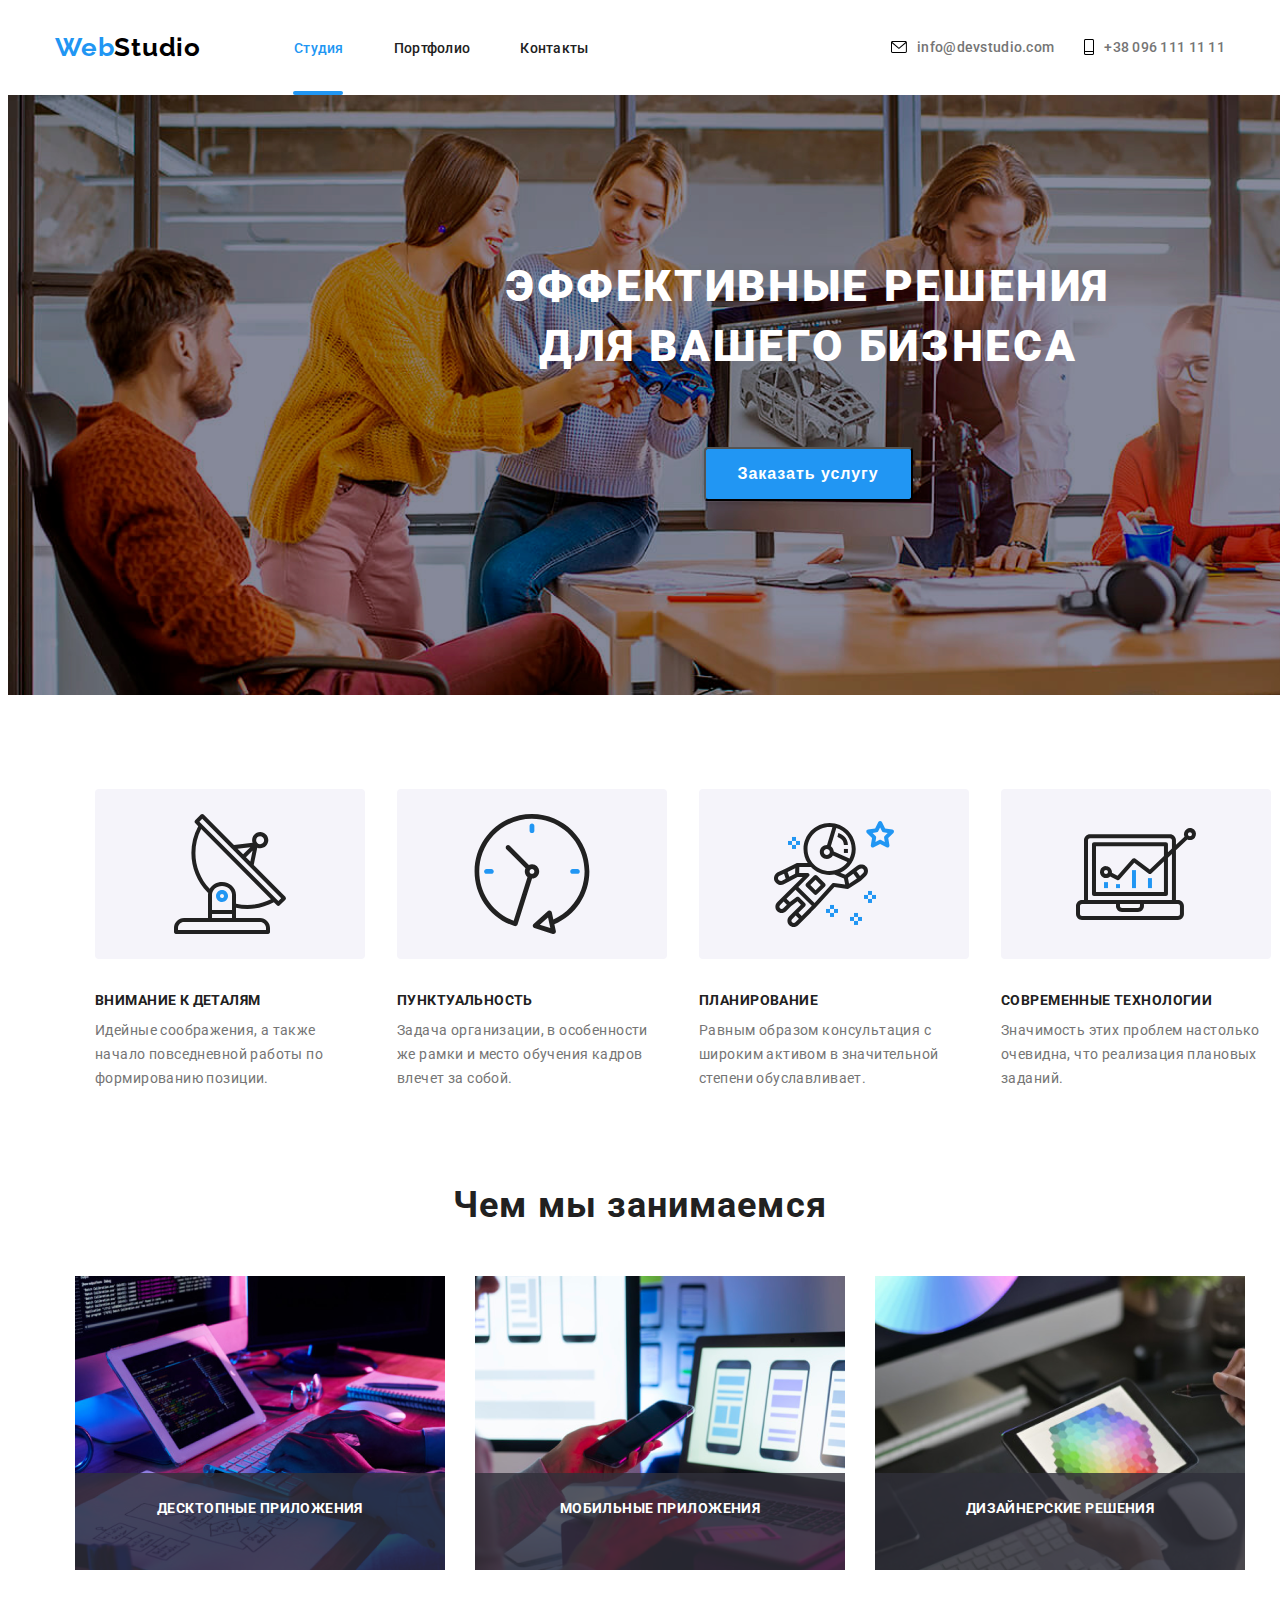
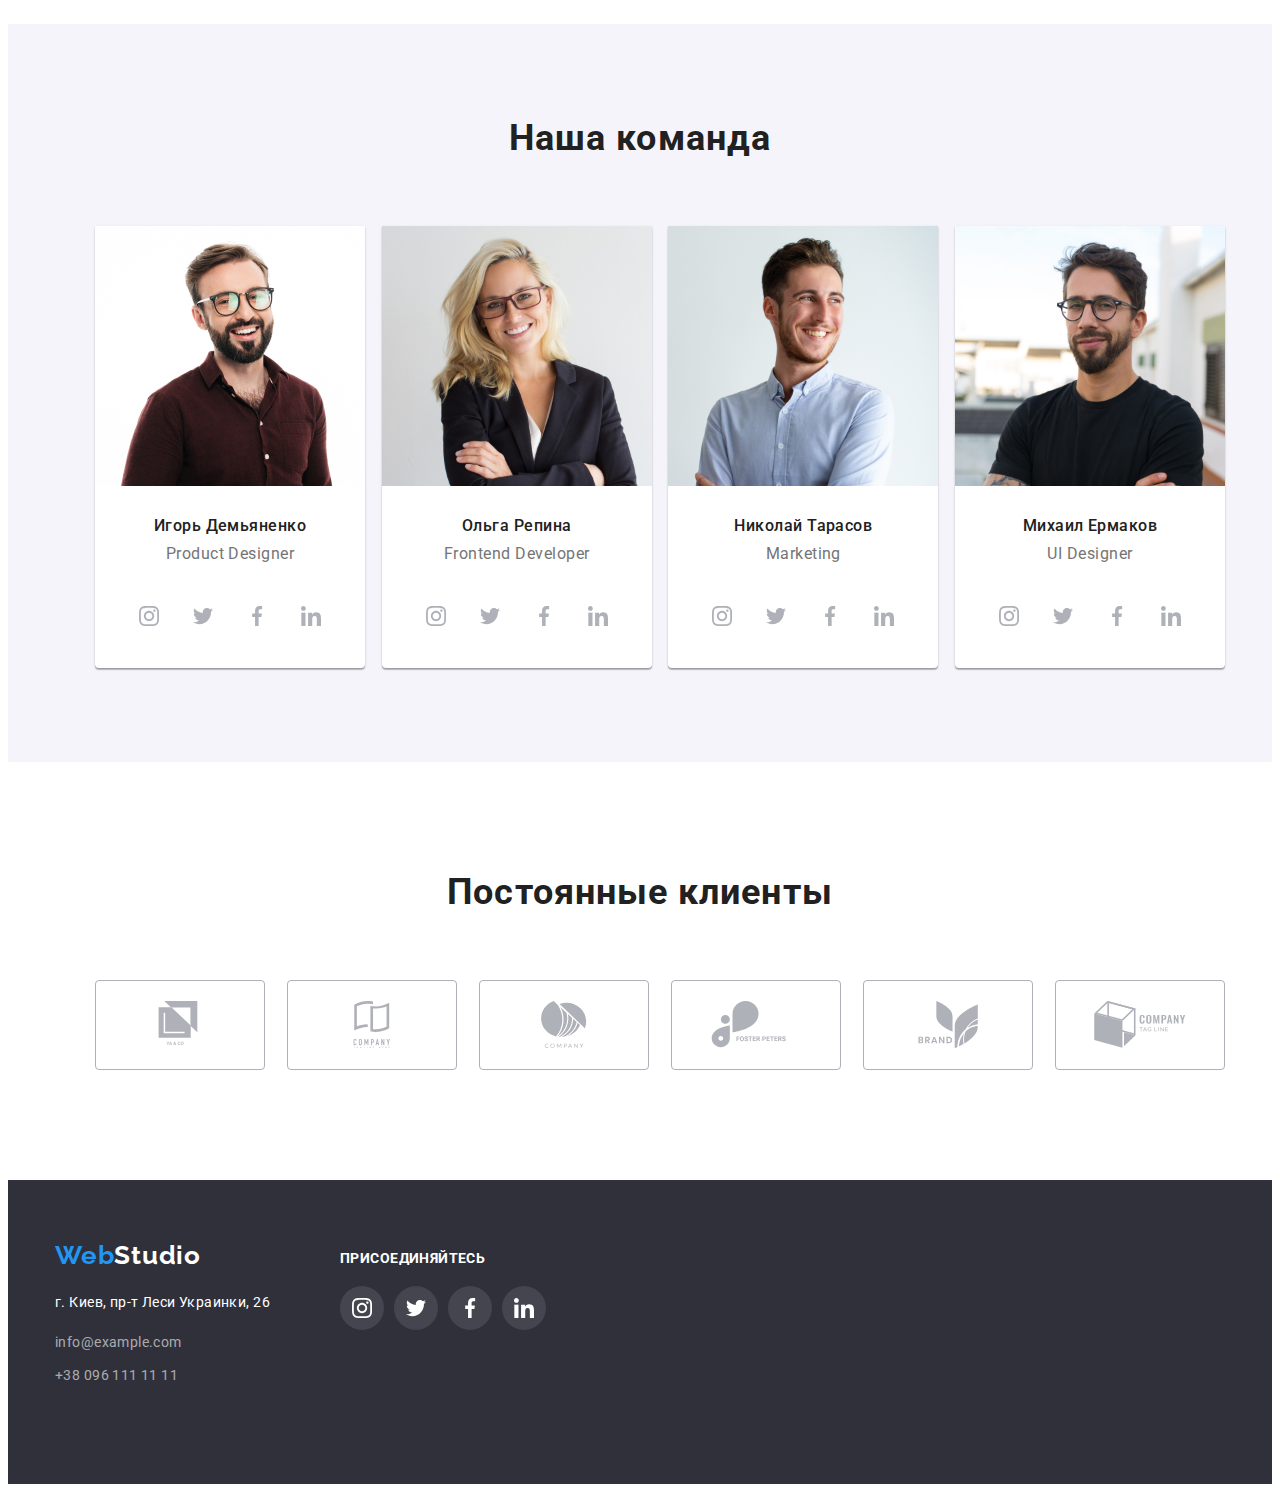
==== index.html @ 023ec946 "ffff" ====
<!DOCTYPE html>
<html lang="ru">
<head>
    <meta charset="UTF-8">
    <meta http-equiv="X-UA-Compatible" content="IE=edge">
    <meta name="viewport" content="width=device-width, initial-scale=1.0">
    <title>WebStudio</title>
    <link rel="preconnect" href="https://fonts.gstatic.com">
    <link href="https://fonts.googleapis.com/css2?family=Raleway:wght@700&family=Roboto:wght@400;500;700;900&display=swap" rel="stylesheet">
    <link rel="stylesheet" href="https://cdnjs.cloudflare.com/ajax/libs/modern-normalize/1.0.0/modern-normalize.min.css" integrity="sha512-ISS7cAi1PEhQ8jnbJpJZMd29NlhNj4AWYyLOSp2CE/CsHxTCu+r+t0D2yoJudVrd0/8fTVPUVDzY5Tvli75u/g==" crossorigin="anonymous" />
    <link rel="stylesheet" href="./css/style.css">
</head>
<body>
    <!--HEADER-->
<header class="header">
    <div class="container"> 
        
    <nav class="navigation">        
        <a class="logo-link" href="#"><span class="web-logo">Web</span>Studio</a>
        <ul class="nav-list">
            <li class="nav-item">
                <div class="plus-hidden">
                <a class="navigation-link navigation-studio" href="#">Студия</a>
            </div>
            </li>
                
            <li class="nav-item">
                <a class="navigation-link" href="./portfolio.html">Портфолио</a></li>
            <li class="nav-item">
                <a class="navigation-link" href="#">Контакты</a></li>
        </ul>
    </nav>
    <address class="contacts">
        <a class="mail-link" href="mailto:info@devstudio.com">
            <svg class="icon-svg" Width="16" height="12">
                <use href="./image/icon-contacts/sprite.svg#icon-envelope"></use>
            </svg>
        info@devstudio.com</a>
        <a class="tel-link" href="tel:+380961111111">
            <svg class="icon-svg" Width="10" height="16">
                <use href="./image/icon-contacts/sprite.svg#icon-Vector"></use>
            </svg>
            +38 096 111 11 11</a>
    </address>

    </div>
    </header>
<main>
    <!--SECTION 1-->
<section class="sect">
    <div class="bord-padding">
    <h1 class="top-title">Эффективные решения для вашего бизнеса</h1>

    <div class="wid">
    <button class="btn" type="button" data-modal-open>Заказать услугу</button>
    </div>
    </div>
</section>
    <!--SECTION 2-->
<section class="container">
    <ul class="features-title">


        <li class="features" class="margin">
            <div class="icon-section2">
                <svg class="icon-section" Width="65.32" height="70">
                    <use href="./image/icon-section-two/sprite.svg#icon-antenna"></use>
                </svg>
            </div>
            <h3 class="description-top">Внимание к деталям</h3>
            <p class="ds-text">Идейные соображения, а также начало повседневной работы по формированию позиции.</p>
        </li>


        <li class="features" class="margin">
            <div class="icon-section2">
                <svg class="icon-section" Width="67" height="70">
                    <use href="./image/icon-section-two/sprite.svg#icon-clock"></use>
                </svg>
            </div>
            <h3 class="description-top">Пунктуальность</h3>
            <p class="ds-text">Задача организации, в особенности же рамки и место обучения кадров влечет за собой.</p>
        </li>


        <li class="features" class="margin">
            <div class="icon-section2">
                <svg class="icon-section" Width="70" height="54">
                    <use href="./image/icon-section-two/sprite.svg#icon-astronaut"></use>
                </svg>
            </div>
            <h3 class="description-top">Планирование</h3>
            <p class="ds-text">Равным образом консультация с широким активом в значительной степени обуславливает.</p>
        </li>


        <li class="features">
            <div class="icon-section2">
                <svg class="icon-section" Width="55" height="60">
                    <use href="./image/icon-section-two/sprite.svg#icon-diagram"></use>
                </svg>
            </div>
            <h3 class="description-top">Современные технологии</h3>
            <p class="ds-text">Значимость этих проблем настолько очевидна, что реализация плановых заданий.</p>
        </li>


    </ul>
</section>
    <!--SECTION 3-->
<section>
    <h2 class="top-work">Чем мы занимаемся</h2>
    <ul class="pic">
        <li class="img">
            <img src="./image/box-1.png" alt="Na Computere" width="370" height="294">
            <p class="overlay">Десктопные приложения</p>   
        </li>
        <li class="img"><img src="./image/box-2.png" alt="V telephone" width="370" height="294">
        <p class="overlay">Мобильные приложения</p>
        </li>
        <li class="img"><img src="./image/box-3.png" alt="V Planshete" width="370" height="294">
        <p class="overlay">Дизайнерские решения</p>
        </li>
    </ul>
</section>
        <!--SECTION 4-->
<section class="top-container">
    <div class="container" >
    <h2 class="comand">Наша команда</h2>
    <ul class="our-comand">
        <li class="cover"> 
            <img src="./image/img.jpg" alt="Игорь Демьяненко" width="270" height="260">
            <div class="sos-link">
                <h3 class="name">Игорь Демьяненко</h3>
                <p class="prof" lang="en">Product Designer</p>

                <ul class="social-section">
                    <li class="link-radius">
                        <a class="b-radius" href="#">
                <svg class="instagram" Width="20" height="20">
                    <use href="./image/icon-sosial-cards/sprite.svg#icon-instagram"></use>
                </svg>   
                        </a>   
                    </li>

                        <li>
                            <a class="b-radius" href="#">
                    <svg class="twitter" Width="20" height="20">
                        <use href="./image/icon-sosial-cards/sprite.svg#icon-twitter"></use>
                    </svg>   
                            </a>   
                        </li>

                    <li>
                        <a class="b-radius" href="#">
                <svg class="facebook" Width="20" height="20">
                    <use href="./image/icon-sosial-cards/sprite.svg#icon-facebook"></use>
                </svg>   
                        </a>   
                    </li>

                        <li>
                            <a class="b-radius" href="#">
                    <svg class="linkedin" Width="20" height="20">
                        <use href="./image/icon-sosial-cards/sprite.svg#icon-linkedin"></use>
                    </svg>   
                            </a>   
                        </li>
                </ul>
            </div>

        </li>
        <li class="cover">
            <img src="./image/img1.jpg" alt="Ольга Репина" width="270" height="260">
            <div>
            <h3 class="name">Ольга Репина</h3>
            <p class="prof" lang="en">Frontend Developer</p>
            
            <ul class="social-section">
                <li class="link-radius">
                    <a class="b-radius" href="#">
            <svg class="instagram" Width="20" height="20">
                <use href="./image/icon-sosial-cards/sprite.svg#icon-instagram"></use>
            </svg>   
                    </a>   
                </li>

                    <li>
                        <a class="b-radius" href="#">
                <svg class="twitter" Width="20" height="20">
                    <use href="./image/icon-sosial-cards/sprite.svg#icon-twitter"></use>
                </svg>   
                        </a>   
                    </li>

                <li>
                    <a class="b-radius" href="#">
            <svg class="facebook" Width="20" height="20">
                <use href="./image/icon-sosial-cards/sprite.svg#icon-facebook"></use>
            </svg>   
                    </a>   
                </li>

                    <li>
                        <a class="b-radius" href="#">
                <svg class="linkedin" Width="20" height="20">
                    <use href="./image/icon-sosial-cards/sprite.svg#icon-linkedin"></use>
                </svg>   
                        </a>   
                    </li>
            </ul>

            </div>
        </li>
        <li class="cover">
            <img src="./image/img2.jpg" alt="Николай Тарасов" width="270" height="260">
            <div>
            <h3 class="name">Николай Тарасов</h3>
            <p class="prof" lang="en">Marketing</p> 
            <ul class="social-section">
                <li class="link-radius">
                    <a class="b-radius" href="#">
            <svg class="instagram" Width="20" height="20">
                <use href="./image/icon-sosial-cards/sprite.svg#icon-instagram"></use>
            </svg>   
                    </a>   
                </li>

                    <li>
                        <a class="b-radius" href="#">
                <svg class="twitter" Width="20" height="20">
                    <use href="./image/icon-sosial-cards/sprite.svg#icon-twitter"></use>
                </svg>   
                        </a>   
                    </li>

                <li>
                    <a class="b-radius" href="#">
            <svg class="facebook" Width="20" height="20">
                <use href="./image/icon-sosial-cards/sprite.svg#icon-facebook"></use>
            </svg>   
                    </a>   
                </li>

                    <li>
                        <a class="b-radius" href="#">
                <svg class="linkedin" Width="20" height="20">
                    <use href="./image/icon-sosial-cards/sprite.svg#icon-linkedin"></use>
                </svg>   
                        </a>   
                    </li>
            </ul>           
            </div>

        </li>
        <li class="cover">
            <img src="./image/img3.jpg" alt="Михаил Ермаков" width="270" height="260">
            <div>
            <h3 class="name">Михаил Ермаков</h3>
            <p class="prof" lang="en">UI Designer</p>     
            
            <ul class="social-section">
                <li class="link-radius">
                    <a class="b-radius" href="#">
            <svg class="instagram" Width="20" height="20">
                <use href="./image/icon-sosial-cards/sprite.svg#icon-instagram"></use>
            </svg>   
                    </a>   
                </li>

                    <li>
                        <a class="b-radius" href="#">
                <svg class="twitter" Width="20" height="20">
                    <use href="./image/icon-sosial-cards/sprite.svg#icon-twitter"></use>
                </svg>   
                        </a>   
                    </li>

                <li>
                    <a class="b-radius" href="#">
            <svg class="facebook" Width="20" height="20">
                <use href="./image/icon-sosial-cards/sprite.svg#icon-facebook"></use>
            </svg>   
                    </a>   
                </li>

                    <li>
                        <a class="b-radius" href="#">
                <svg class="linkedin" Width="20" height="20">
                    <use href="./image/icon-sosial-cards/sprite.svg#icon-linkedin"></use>
                </svg>   
                        </a>   
                    </li>
            </ul>       
            </div>

        </li>    
    </ul>
    </div>
</section>

<section class="container">
    <div>
        <h2 class="comand">Постоянные клиенты</h2>
        <ul class="clients-end">
            <li>
                <div class="bord-clents">
                <svg class="lo-go" Width="44" height="49">
                        <use href="./image/clients/sprite.svg#icon-logo-1-1"></use>
                    </svg>                     
                </div>
                </a>
            </li>

            <li>
                <div class="bord-clents">
                <svg class="lo-go" class="lo-go-01" Width="40" height="52">
                        <use href="./image/clients/sprite.svg#icon-logo-2-2"></use>
                    </svg>                     
                </div>
                </a>
            </li>

            <li>
                <div class="bord-clents">
                <svg class="lo-go" class="lo-go-02" Width="41" height="42">
                        <use href="./image/clients/sprite.svg#icon-logo-3-3"></use>
                    </svg>                     
                </div>
                </a>
            </li>

            <li>
                <div class="bord-clents">
                <svg class="lo-go" class="lo-go-02" Width="41" height="42">
                        <use href="./image/clients/sprite.svg#icon-logo-4-4"></use>
                    </svg>                     
                </div>
                </a>
            </li>

            <li>
                <div class="bord-clents">
                <svg class="lo-go" class="lo-go-02" Width="41" height="42">
                        <use href="./image/clients/sprite.svg#icon-logo-5-5"></use>
                    </svg>                     
                </div>
                </a>
            </li>

            <li>
                <div class="bord-clents">
                <svg class="lo-go" class="lo-go-02" Width="41" height="42">
                        <use href="./image/clients/sprite.svg#icon-logo-6-6"></use>
                    </svg>                     
                </div>
                </a>
            </li>
        </ul>
    </div>
</section>

</main>
<!--FOOTER-->
<footer class="footer">
    <div class="foter-social">
    <div class="padding-footer">
    <a class="logo-footer" href="#"><span class="web-logo">Web</span>Studio</a>
    

    <address class="pad"><a class="adress-footer" href="#">г. Киев, пр-т Леси Украинки, 26</a></address> 
<ul class="container--">
    <li class="pad2">
        <a class="mail-footer" href="mailto:info@example.com">info@example.com</a>
    </li>    
    <li>
        <a class="tel-footer" href="tel:+380961111111">+38 096 111 11 11</a>
    </li>
</ul> 
</div>
<div>
    <div class="welcom-links">
    <p class="welcom">присоединяйтесь</p>
        <ul class="social--section">
            <li class="link-radius">
                <a class="b-radius2" href="#">
        <svg class="instagram" Width="20" height="20">
            <use href="./image/icon-sosial-cards/sprite.svg#icon-instagram"></use>
        </svg>   
                </a>   
            </li>

                <li>
                    <a class="b-radius2" href="#">
            <svg class="twitter" Width="20" height="20">
                <use href="./image/icon-sosial-cards/sprite.svg#icon-twitter"></use>
            </svg>   
                    </a>   
                </li>

            <li>
                <a class="b-radius2" href="#">
        <svg class="facebook" Width="20" height="20">
            <use href="./image/icon-sosial-cards/sprite.svg#icon-facebook"></use>
        </svg>   
                </a>   
            </li>

                <li>
                    <a class="b-radius2" href="#">
            <svg class="linkedin" Width="20" height="20">
                <use href="./image/icon-sosial-cards/sprite.svg#icon-linkedin"></use>
            </svg>   
                    </a>   
                </li>
        </ul>
    </div>       
    </div>
</footer>

<div class="backdrop is-hidden" data-modal>
    <div class="modal">
        <button type="button" class="btn-close" data-modal-close>
            <svg class="button-button" Width="11" height="11">
                <use href="./image/sprite.svg#icon-close-black"></use>
            </svg>  
        </button>


        <form action="#" class="modal-form">
            <p class="class-field">Оставьте свои данные, мы вам перезвоним</p>
        <label class="form-field">
            Имя
            <span class="wrapper-icon2">
            <input type="text" name="user-name" class="modal-form-input" required minlength="">
            <svg class="icon-form" Width="12" height="12">
                <use href="./image/icon-form/sprite.svg#icon-Vector-1"></use>
            </svg>
            </span>
        </label>

        <label class="form-field">
            Телефон
            <span class="wrapper-icon2">        
                <input type="text" name="user-name" class="modal-form-input" required>
        <svg class="icon-form" Width="13" height="13">
            <use href="./image/icon-form/sprite.svg#icon-Vector-2"></use>
        </svg>
    </span>
        </label>

        <label class="form-field">
            Почта
            <span class="wrapper-icon2">
        <input type="text" name="user-name" class="modal-form-input" required>
        <svg class="icon-form" Width="15" height="12">
            <use href="./image/icon-form/sprite.svg#icon-Vector-3"></use>
        </svg>
        </span>
        </label>

        <label class="form-field">
            Комментарий
        <textarea name="user-message" class="form-message" placeholder="Введите текст"></textarea>
        </label>
        
        <span class="check-check">
        <input type="checkbox" class="form-checkbox" name="user-term">
        <label for="" class="form-check-desk">Соглашаюсь с рассылкой и принимаю&nbsp<a href="#" class="link-form-under">Условия договора</a>
        </label>
        </span>
        <button type="submit" class="madal-form-batn">Отправить</button>
        </form>


    </div>
</div>
<script src="./js/modal.js"></script>
</body>
</html>
---- css/style.css ----
body {
    font-family: 'Roboto', sans-serif;
    overflow-x: hidden;
}
h1,
h2,
h3,
h4,
h5,
h6,
p {
    margin: 0;
}
li {
    list-style-type: none;
}

a {
    text-decoration: none;
}
img {
    display: block;
}
.overlay {
    position: absolute;
    padding-top: 27px;
    bottom: 0;
    left: 0;
    font-weight: 700;
    font-size: 14px;
    line-height: 16px;
    text-align: center;
    letter-spacing: 0.03em;
    text-transform: uppercase;
    background: rgba(47, 48, 58, 0.8);
    width: 370px;
    height: 70px;

color: #FFFFFF;
}

ul {
    text-decoration: none;
    color: #212121;
}
.header {
    display: flex;
    align-items: center;
    margin-top: 32px;
    margin-bottom: 32px;
}
.navigation {
    display: flex;
    align-items: center;

}
.container--{
    padding-left: 0;
}
.icon-svg {
    justify-content: center;
    align-items: center;
    margin-right: 10px;
}
.contacts {
    display: flex;
    align-items: center;
    justify-content: flex-end;
}

.header .container {
    display: flex;
    align-items: center;
}
.nav-item:not(:last-child) {
    margin-right: 50px;
}

.container {
    width: 1170px;
    justify-content: space-between;
    margin: 0 auto;
}
.nav-list {
    display: flex;
    align-items: center;
    margin: 0;
    padding: 0;
}
.navigation-link {
    font-weight: 500;
    font-size: 14px;
    line-height: 1.14;
    letter-spacing: 0.02em;
    color: #212121;
    text-decoration: none;
}

.navigation-studio::after {
    position: absolute;  
    background: #2196F3;
    transition: 250ms;
    width: 100%;
    height: 4px; 
    bottom: -39px;
    left: -1px;
    border-radius: 2px;
    content: "";
    transition: 250ms;
    
}

.navigation-link {
    position: relative;
    transition: 250ms;

}
.navigation-studio { 
    color: #2196F3;
}
.navigation-link:hover,
.navigation-link:focus {
    color: #2196F3;
    
}
.icon-section {
    background: #F5F4FA;
    border-radius: 4px;    
    width: 270px;
    height: 120px;
    margin-bottom: 30px;
    padding-top: 25px;
    padding-bottom: 25px;
}
.icon-sec-red {
    padding-top: 25px;
    
}
.contacts a:hover {
    fill: #2196F3;
    transition: 250ms;
}

.social-section {
    display: flex;
    justify-content: space-between;
    align-items: center;
    padding-left: 32px;
    padding-right: 32px;
    padding-bottom: 30px;
}

.b-radius {
    display: flex;
    justify-content: center;
    align-items: center;
    width: 44px;
    height: 44px;
    border-radius: 50%; 
    fill: #AFB1B8;
    transition: 250ms;
}
.b-radius:hover,
.b-radius:focus {
    fill: #fff;
}
.b-radius:hover,
.b-radius:focus {
    background: #2196F3;
}
.mail-link {
    display: flex;
    justify-content: center;
    align-items: center;
    font-weight: 500;
    font-size: 14px;
    line-height: 1.14px;
    letter-spacing: 0.02em;
    color: #757575;
    font-style: normal;
}
.mail-link:hover,
.mail-link:focus {
    color: #2196F3;
    text-decoration: underline;
}

.mail-link:hover,
.mail-link:focus {
    fill: #2196F3;
    text-decoration: underline;
}
.tel-link {
display: flex;
justify-content: center;
align-items: center;
font-weight: 500;
font-size: 14px;
line-height: 1.14px;
letter-spacing: 0.02em;
color: #757575;
margin-left: 30px;
font-style: normal;
}
.tel-link:hover,
.tel-link:focus {
    color: #2196F3;
    text-decoration: underline;
}

.logo-link {
    font-family: "Raleway";
    font-weight: 700;
    font-size: 26px;
    line-height: 1.19;
    letter-spacing: 0.03em;
    color: #000000;
    margin-right: 93px;
}
.web-logo {
    color:#2196F3;
    margin-bottom: 20px;
}
.bord-padding {
    display: block;
    justify-content: center;
    margin: -37px auto;
}
.sect {
    background: #C4C4C4;;
    display: flex;
    justify-content: center;
    align-items: center;
    background-image: url(../image/Img.png);
    width: 1600px;
    background-repeat: no-repeat;
    height: 600px;
    background-size: cover;
    justify-content: space-between;
    margin: 0 auto;
    
}
.top-title {
    font-weight: 900;
    font-size: 44px;
    line-height: 1.36;
    text-align: center;
    letter-spacing: 0.06em;
    text-transform: uppercase;
    color: #FFFFFF;
    padding-top: 200px;
    padding-bottom: 40px;
    width: 696px;
    align-items: center;
}
.clients-end {
    display: flex;
    justify-content: space-between;
    align-items: center;
    padding-bottom: 94px;
}
.bord-clents:hover,
.bord-clents:focus {
    fill: #2196F3;
    cursor: pointer;
}
.wid {
    justify-content: center;
    display: flex;
    padding-bottom: 232px;
    padding-top: 30px;
}
.btn {
    font-weight: 700;
    font-size: 16px;
    line-height: 1.87;
    align-items: center;
    letter-spacing: 0.06em;
    color: #FFFFFF;
    background: #2196F3;
    padding: 10px 32px;
    cursor: pointer;
    box-shadow: 0px 4px 4px rgba(0, 0, 0, 0.15);
    border-radius: 4px;
}
.icon-section2 {
    margin-right: 32px;
}
.bord-clents {
    fill: #AFB1B8;
}

.lo-go {
    display: flex;
    justify-content: center;
    align-items: center;
    border: 1px solid #AFB1B8;
    box-sizing: border-box;
    border-radius: 4px;
    width: 170px;
    height: 90px;
    padding-top: 20px;
    padding-bottom: 20.77px;
    transition: 250ms;
}

.lo-go:hover,
.lo-go:focus {
    border-color: #2196F3;
}
.lo-go-01 {
    display: flex;
    justify-content: center;
    align-items: center;
    border: 1px solid #AFB1B8;
    box-sizing: border-box;
    border-radius: 4px;
    width: 170px;
    height: 90px;
    padding-top: 19px;
    padding-bottom: 19px;
}
.lo-go-02 {
    display: flex;
    justify-content: center;
    align-items: center;
    border: 1px solid #AFB1B8;
    box-sizing: border-box;
    border-radius: 4px;
    width: 170px;
    height: 90px;
    padding-top: 24px;
    padding-bottom: 23px;
}
.features-title {
    display: flex;
    justify-content: space-between;
    align-items: center;
    margin-top: 94px;
    margin-bottom: 94px;
    
}
.ds-text {
    margin-top: 10px;
    color: #757575;
    margin-right: 32px;
    box-sizing: border-box;
}

.pic {
    display: flex;
    justify-content: center;
    margin-bottom: 54px;
    margin-top: 50px;
    
}
.top-comand {
    background: #F5F4FA;
}

.our-comand {
    display: flex;
    justify-content: space-between;
    padding-bottom: 94px;
}
.cover {
    background-color: #fff;
    box-shadow: 0px 1px 3px rgba(0, 0, 0, 0.12), 0px 1px 1px rgba(0, 0, 0, 0.14), 0px 2px 1px rgba(0, 0, 0, 0.2);
    border-radius: 0px 0px 4px 4px;
}
.foter-social {
    display: flex;
    margin: 0 auto;
    width: 1170px;
}
.social--section {
    display: flex;
    align-items: center;
    margin: 0;
    padding: 0;
}
.footer {
    display: flex;
    justify-content: center;
    align-items: center;
    background-color: #2F303A;
    padding-top: 60px;
    padding-bottom: 60px;
    
}
.padding-footer {
    justify-content: space-between;
    margin-bottom: 20px;
}
.name {
    margin-top: 30px;
    margin-bottom: 10px;
    text-align: center;
}
.img:not(:last-child) {
    margin-right: 30px;
}

.prof {
    text-align: center;
    padding-bottom: 30px;
}
.welcom {
font-weight: bold;
font-size: 14px;
line-height: 16px;
letter-spacing: 0.03em;
text-transform: uppercase;
color: #fff;
margin-bottom: 20px;
}
.social--section>li:not(:last-child) {
    margin-right: 10px;
}
.b-radius2 {
    fill: #ffff;
background: rgba(255, 255, 255, 0.1);;
display: flex;
justify-content: center;
align-items: center;
width: 44px;
height: 44px;
border-radius: 50%; 
transition: 250ms;
}
.b-radius2:hover,
.b-radius2:focus {
    background: #2196F3;

}
.welcom-links {
    margin-top: 10px;
    margin-left: 70px;
}
.img {
    width: 370px;
    height: 294px;
    position: relative;
}
.description-top {
    font-weight: 700;
    font-size: 14px;
    line-height: 1.14;
    letter-spacing: 0.03em;
    text-transform: uppercase;
    color: #212121;
}
.ds-text {
    font-weight: 400;
    font-size: 14px;
    line-height: 1.71;
    letter-spacing: 0.03em;
    color: #757575;
}
.top-work {
    font-weight: 700;
    font-size: 36px;
    line-height: 1.16;
    text-align: center;
    letter-spacing: 0.03em;
    color: #212121;
}
.comand {
    font-weight: 700;
    font-size: 36px;
    line-height: 1.16;
    text-align: center;
    letter-spacing: 0.03em;
    color: #212121;
    padding-top: 94px;
    padding-bottom: 50px;
}
.name {
    font-weight: 500;
    font-size: 16px;
    line-height: 19px;
    letter-spacing: 0.03em;
    color: #212121;
}
.prof {
    font-weight: 400;
    font-size: 16px;
    line-height: 1.18;
    letter-spacing: 0.03em;
    color: #757575;
}
.logo-footer {
    font-family: Raleway;
    font-weight: 700;
    font-size: 26px;
    line-height: 1.19;
    letter-spacing: 0.03em;
    color: #ffff;
    margin-bottom: 20px;
}
.top-container {
    background-color: #F5F4FA;
}
.adress-footer {
    font-weight: 400;
    font-size: 14px;
    line-height: 1.71;
    letter-spacing: 0.03em;
    color: #FFFFFF;
    padding-bottom: 9px;
    margin-top: 20px;
}
.mail-footer {
    font-weight: 400;
    font-size: 14px;
    line-height: 1.71;
    letter-spacing: 0.03em;
    color: rgba(255, 255, 255, 0.6);

}
.tel-footer {
    font-weight: 400;
    font-size: 14px;
    line-height: 1.71;
    letter-spacing: 0.03em;
    color: rgba(255, 255, 255, 0.6);
}
.pad {
    font-style: normal;
    justify-content: space-between;
    padding-top: 20px;
}
.pad2 {
    font-style: normal;
    justify-content: space-between;
    margin-bottom: 9px;
    margin-top: 9px;
}
.backdrop {
    position: fixed;
    width: 100vw;
    height: 100vh;
    left: 0px;
    top: 0px;
    background: rgba(0, 0, 0, 0.2);
}
.modal {
    position: absolute;
    Width: 528px;
    Height: 581px;
    background-color: #FFFFFF;
    top: 50%;
    left: 50%;
    transform: translate(-50%, -50%);
    padding: 40px;
}
.btn-close {
background: #FFFFFF;
border: 1px solid rgba(0, 0, 0, 0.1);
border-radius: 50%;
width: 30px;
height: 30px;
cursor: pointer;
position: absolute;
right: 8px;
top: 8px;
}
.is-hidden {
    visibility: hidden;
    opacity: 0;
    pointer-events: none;
}

.modal-form {
    display: flex;
    flex-direction: column;
}
.modal-form-input {
    width: 100%;
    height: 40px;
    border: 1px solid rgba(33, 33, 33, 0.2);
    border-radius: 4px;
    margin-top: 4px;
    padding-left: 42px;
    transition: border-color 250ms cubic-bezier(0.4, 0, 0.2, 1);
}
.modal-form-input:focus {
    border-color: #2196F3;
    outline: none;
}
.modal-form-input:focus + .icon-form {
    fill: #2196F3;
}
.form-message {
    width: 100%;
    height: 120px;   
    border: 1px solid rgba(33, 33, 33, 0.2);
    border-radius: 4px;
}
.form-field {
    font-weight: 400;
font-size: 12px;
line-height: 14px;
letter-spacing: 0.01em;
color: #757575;
margin-top: 10px;

}

.wrapper-icon2 {
position: relative; 
display: block;
}
.class-field {
    font-weight: 700;
font-size: 20px;
line-height: 23px;
letter-spacing: 0.03em;
color: #212121;
margin-bottom: 2px;
}
.form-message {
    margin-top: 4px;
    padding: 12px 14px;
    font-weight: 400;
font-size: 12px;
line-height: 14px;
letter-spacing: 0.01em;
transition: border-color 250ms cubic-bezier(0.4, 0, 0.2, 1);
resize: none;
}
.form-message::placeholder {
    color: rgba(117, 117, 117, 0.5);
}
.icon-form {
    position: absolute;
    left: 15px;
    top: 18px;
    transition: fill 250ms cubic-bezier(0.4, 0, 0.2, 1);
}
.form-message:focus {
    border-color: #2196F3;
    outline: none;
}

.madal-form-batn {
align-self: center;
background: #2196F3;
box-shadow: 0px 4px 4px rgba(0, 0, 0, 0.15);
border-radius: 4px;
outline: none;
border-color: #188CE8;

cursor: pointer;
width: 200px;
height: 50px;
letter-spacing: 0.06em;
color: #FFFFFF;
}
.form-check-desk {
    display: flex;
align-items: center;
font-weight: 400;
font-size: 14px;
line-height: 24px;
letter-spacing: 0.03em;
color: #757575;
padding-left: 9px;
}
.form-checkbox {    
    width: 16px;
    height: 15px;
}
.link-form-under {
    color: #188CE8;
}

.check-check {
    display: flex;
    align-items: center;
    padding-top: 20px;
    padding-bottom: 30px;
}
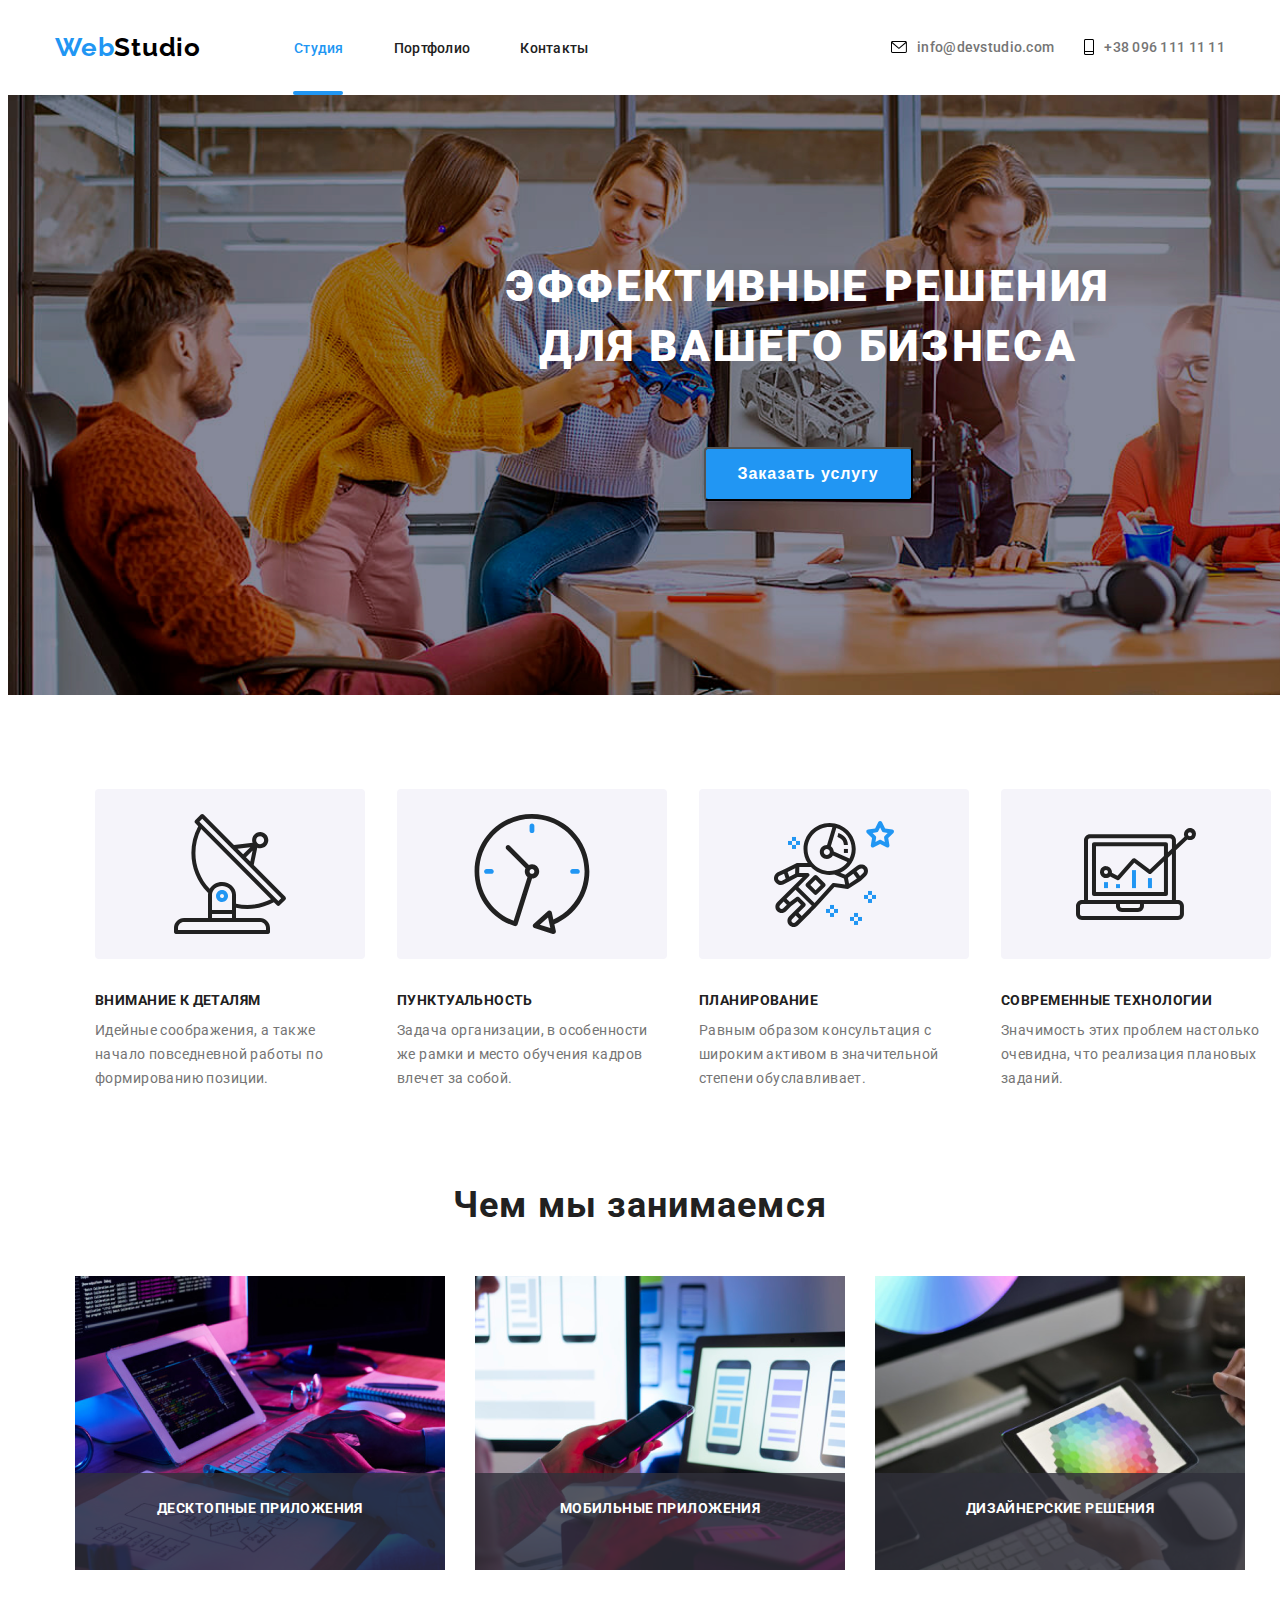
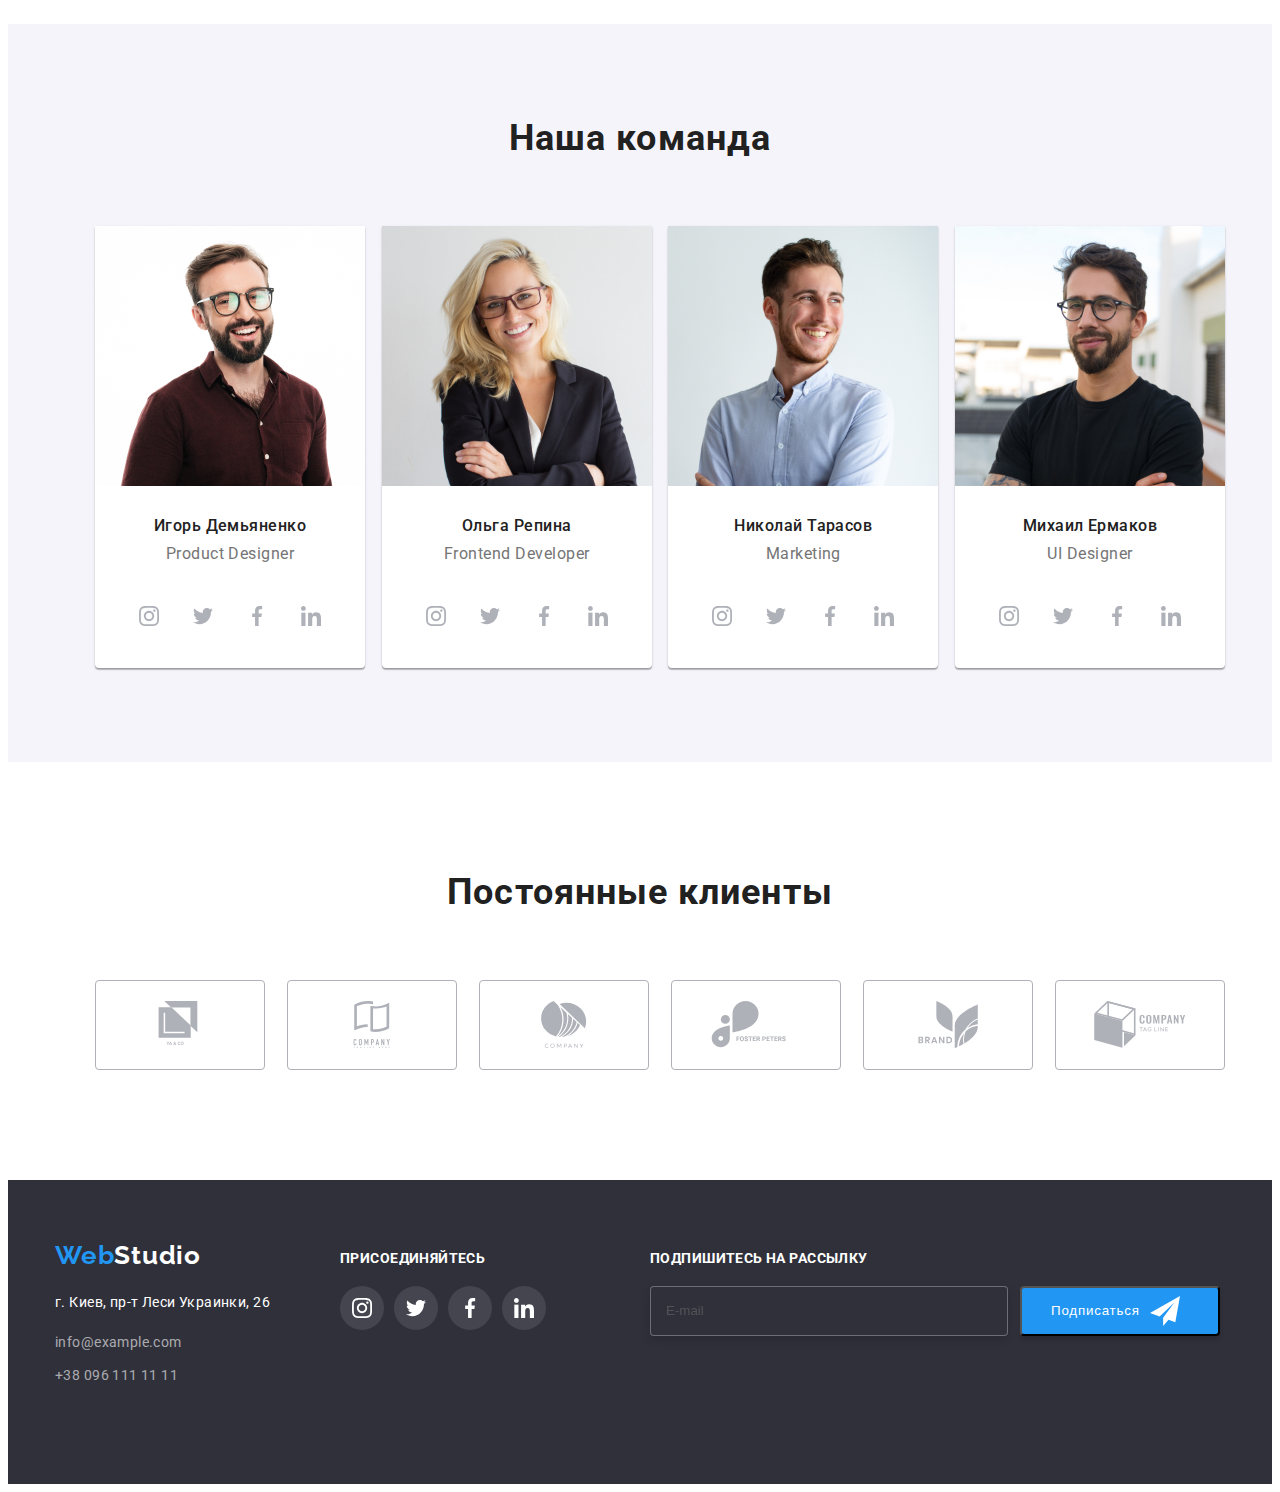
==== commit 1084bd54: "red" ====
--- a/index.html
+++ b/index.html
@@ -414,8 +414,21 @@
                     </a>   
                 </li>
         </ul>
-    </div>       
-    </div>
+    </div>  
+            
+    </div>
+    <div class="footer-form">
+            <p class="footer-form-name">Подпишитесь на рассылку</p>
+            <div class="form-input-footer">                
+                <input class="footer-form-email" type="text" placeholder="E-mail">
+                <button class="footer-form-button" type="submit">Подписаться
+                    <svg class="airplane" Width="20" height="20">
+                        <use href="./image/icon-footer-email/sprite.svg#icon-icon-send-2"></use>
+                    </svg> 
+                </button>
+            </div>
+        </div>
+</div>
 </footer>
 
 <div class="backdrop is-hidden" data-modal>
--- a/css/style.css
+++ b/css/style.css
@@ -681,4 +681,68 @@
     align-items: center;
     padding-top: 20px;
     padding-bottom: 30px;
+}
+
+.footer-form {
+    margin-top: 10px;
+    margin-left: 104px;
+}
+.form-input-footer {
+    display: flex;
+}
+.footer-form-name {
+font-weight: 700;
+font-size: 14px;
+line-height: 16px;
+letter-spacing: 0.03em;
+text-transform: uppercase;
+color: #FFFFFF;
+margin-bottom: 20px;
+
+}
+
+.footer-form-button {
+background: #2196F3;
+box-shadow: 0px 4px 4px rgba(0, 0, 0, 0.15);
+border-radius: 4px;
+width: 200px;
+height: 50px;
+outline: none;
+
+display: flex;
+align-items: center;
+text-align: center;
+letter-spacing: 0.06em;
+
+color: #FFFFFF;
+margin-left: 12px;
+padding-left: 29px;
+cursor: pointer;
+}
+
+.footer-form-email {
+    width: 358px;
+height: 50px;
+background: #2F303A;
+outline: none;
+
+border: 1px solid rgba(255, 255, 255, 0.3);
+box-sizing: border-box;
+filter: drop-shadow(0px 4px 4px rgba(0, 0, 0, 0.15));
+border-radius: 4px;
+
+color: #fff;
+
+padding-left: 16px;
+padding: 15px;
+}
+
+.footer-form-email::placeholder {
+color: rgba(117, 117, 117, 0.5);
+}
+
+.airplane {
+padding-left: 10px;
+width: 30px;
+height: 30px;
 }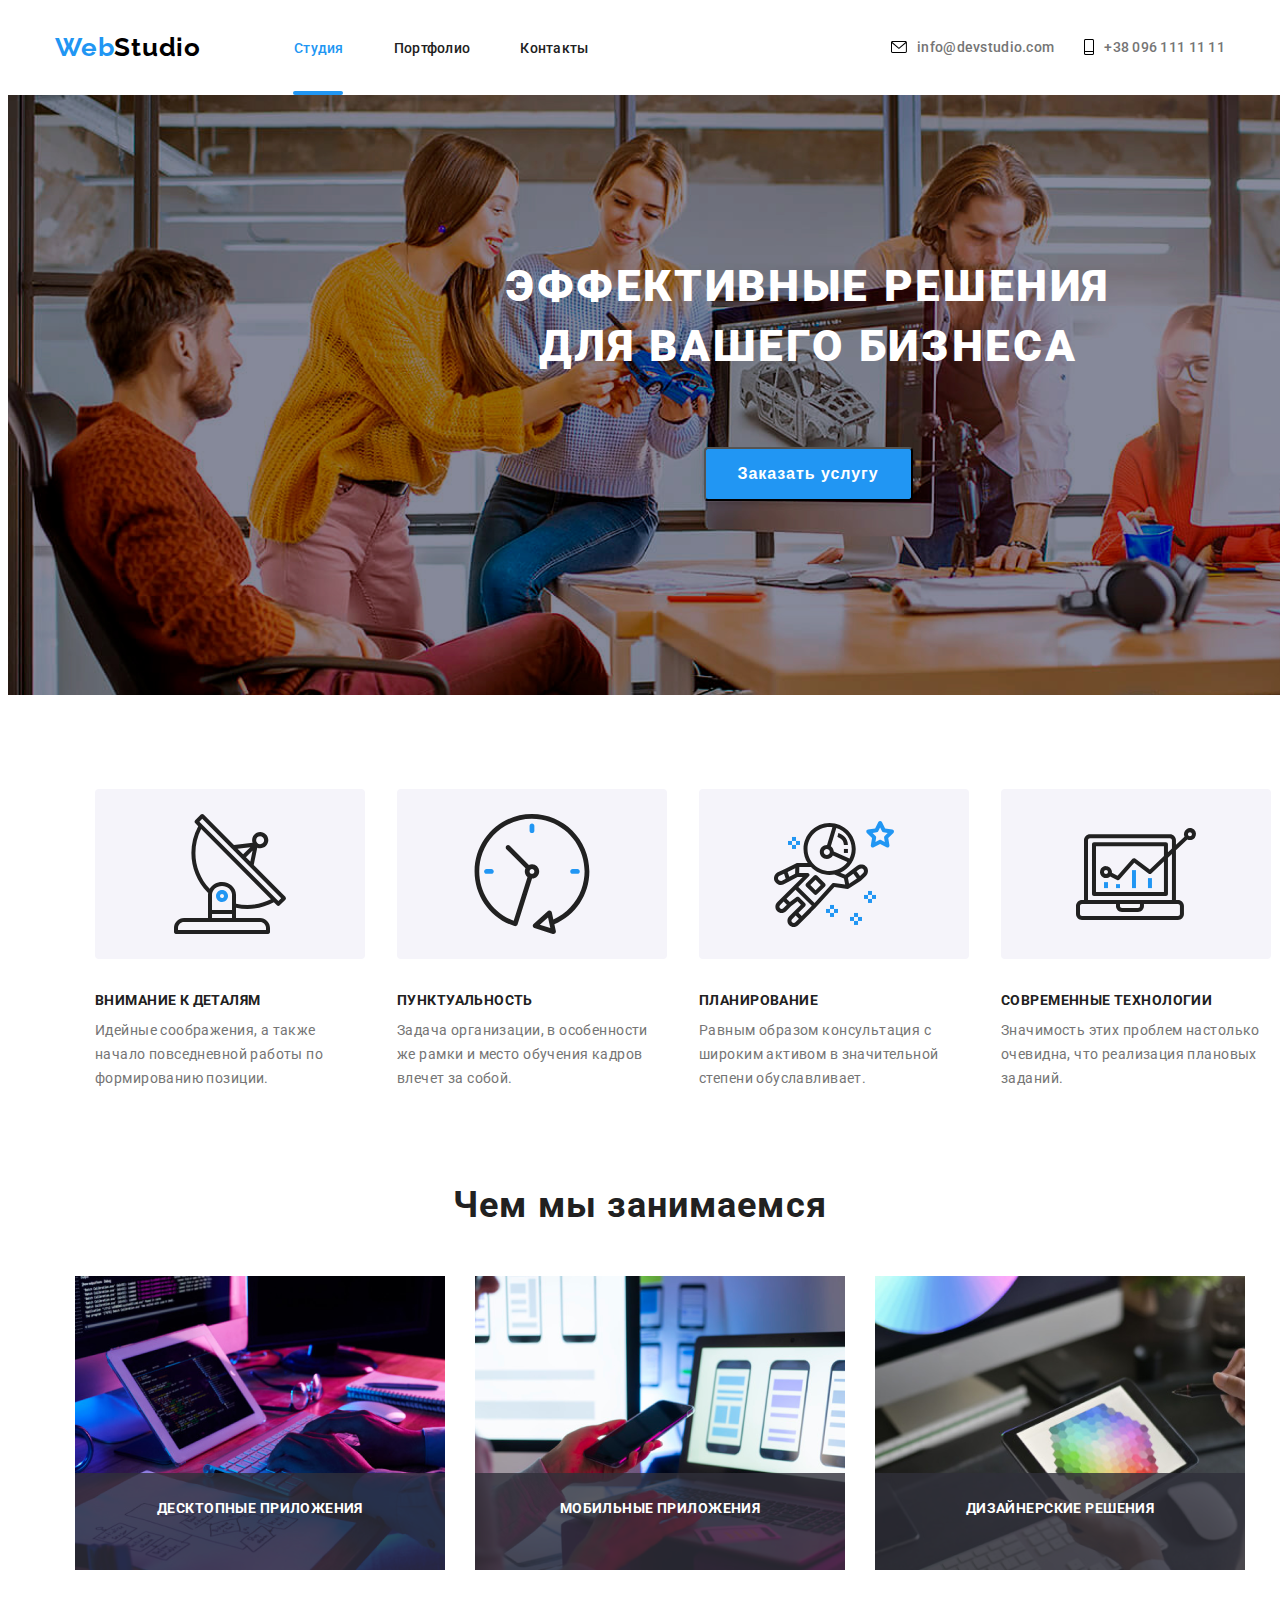
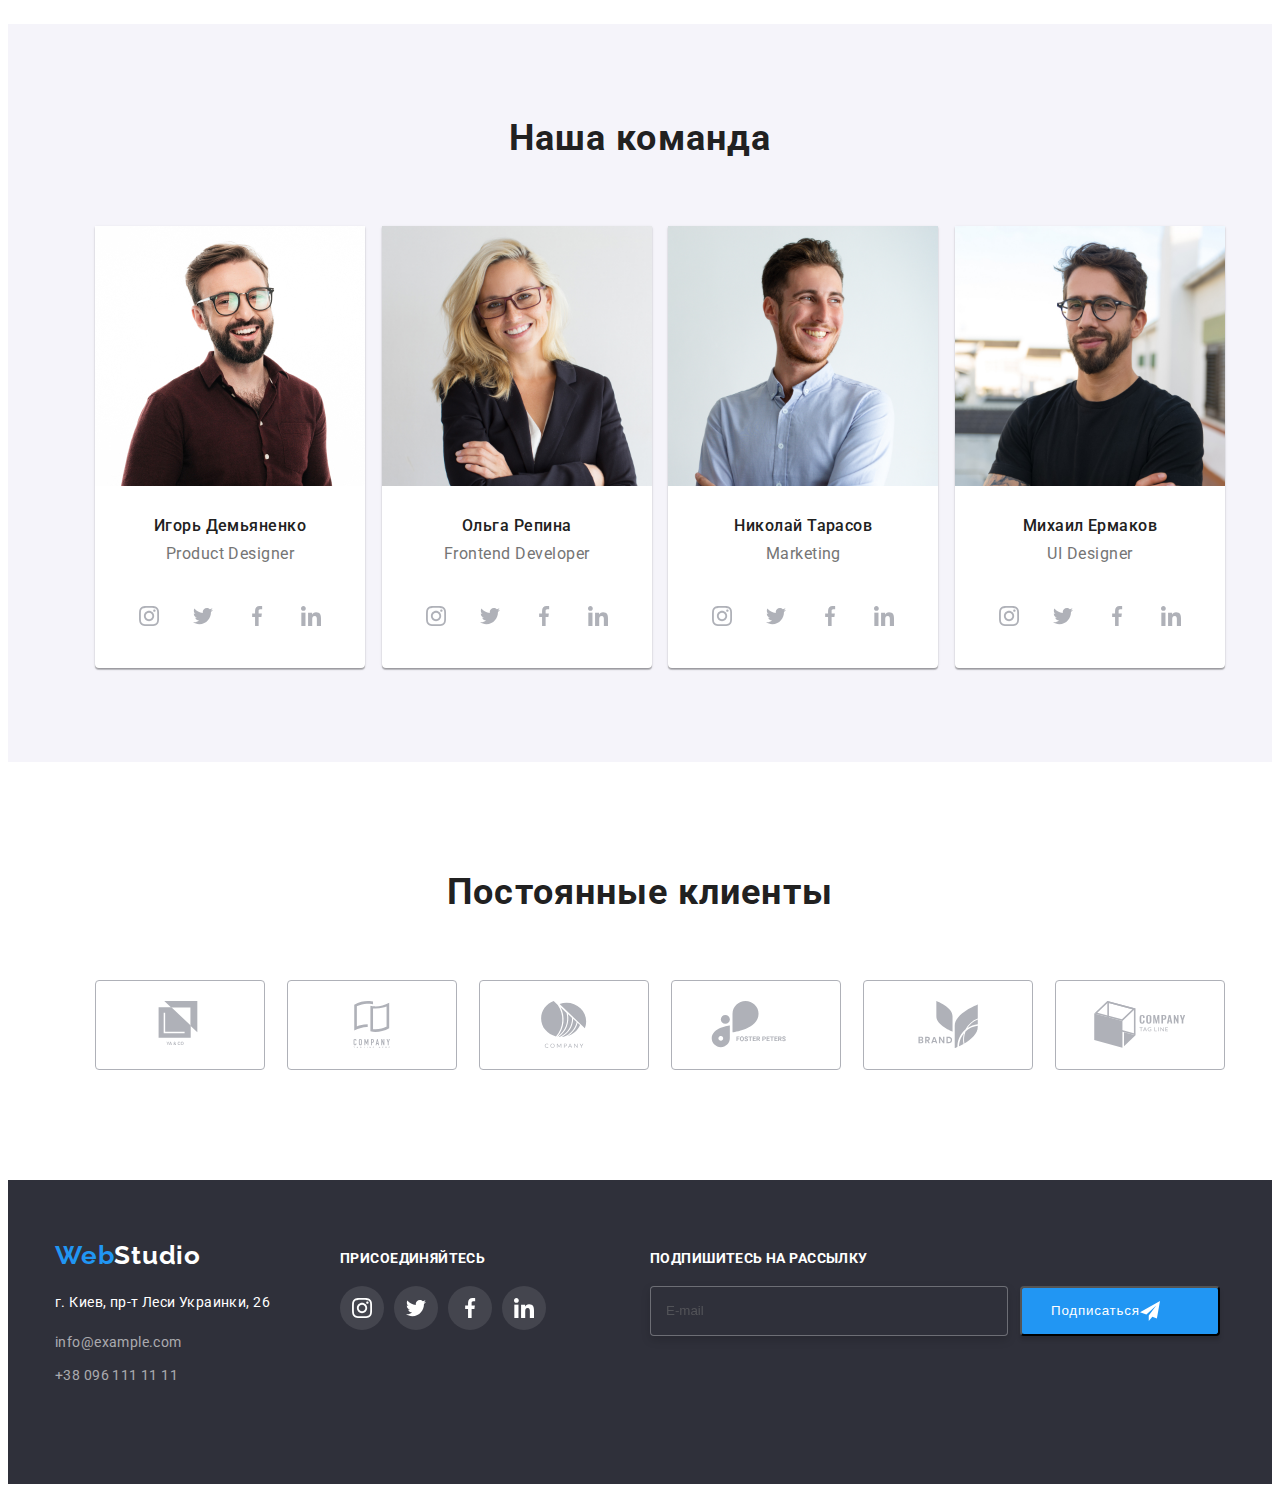
==== commit 41a43e83: "rectur" ====
--- a/index.html
+++ b/index.html
@@ -422,7 +422,7 @@
             <div class="form-input-footer">                
                 <input class="footer-form-email" type="text" placeholder="E-mail">
                 <button class="footer-form-button" type="submit">Подписаться
-                    <svg class="airplane" Width="20" height="20">
+                    <svg class="facebook" Width="20" height="20">
                         <use href="./image/icon-footer-email/sprite.svg#icon-icon-send-2"></use>
                     </svg> 
                 </button>
--- a/css/style.css
+++ b/css/style.css
@@ -407,7 +407,7 @@
     padding-bottom: 30px;
 }
 .welcom {
-font-weight: bold;
+font-weight: 700;
 font-size: 14px;
 line-height: 16px;
 letter-spacing: 0.03em;
@@ -419,7 +419,7 @@
     margin-right: 10px;
 }
 .b-radius2 {
-    fill: #ffff;
+fill: #ffff;
 background: rgba(255, 255, 255, 0.1);;
 display: flex;
 justify-content: center;
@@ -491,7 +491,7 @@
     color: #757575;
 }
 .logo-footer {
-    font-family: Raleway;
+    font-family: "Raleway";
     font-weight: 700;
     font-size: 26px;
     line-height: 1.19;
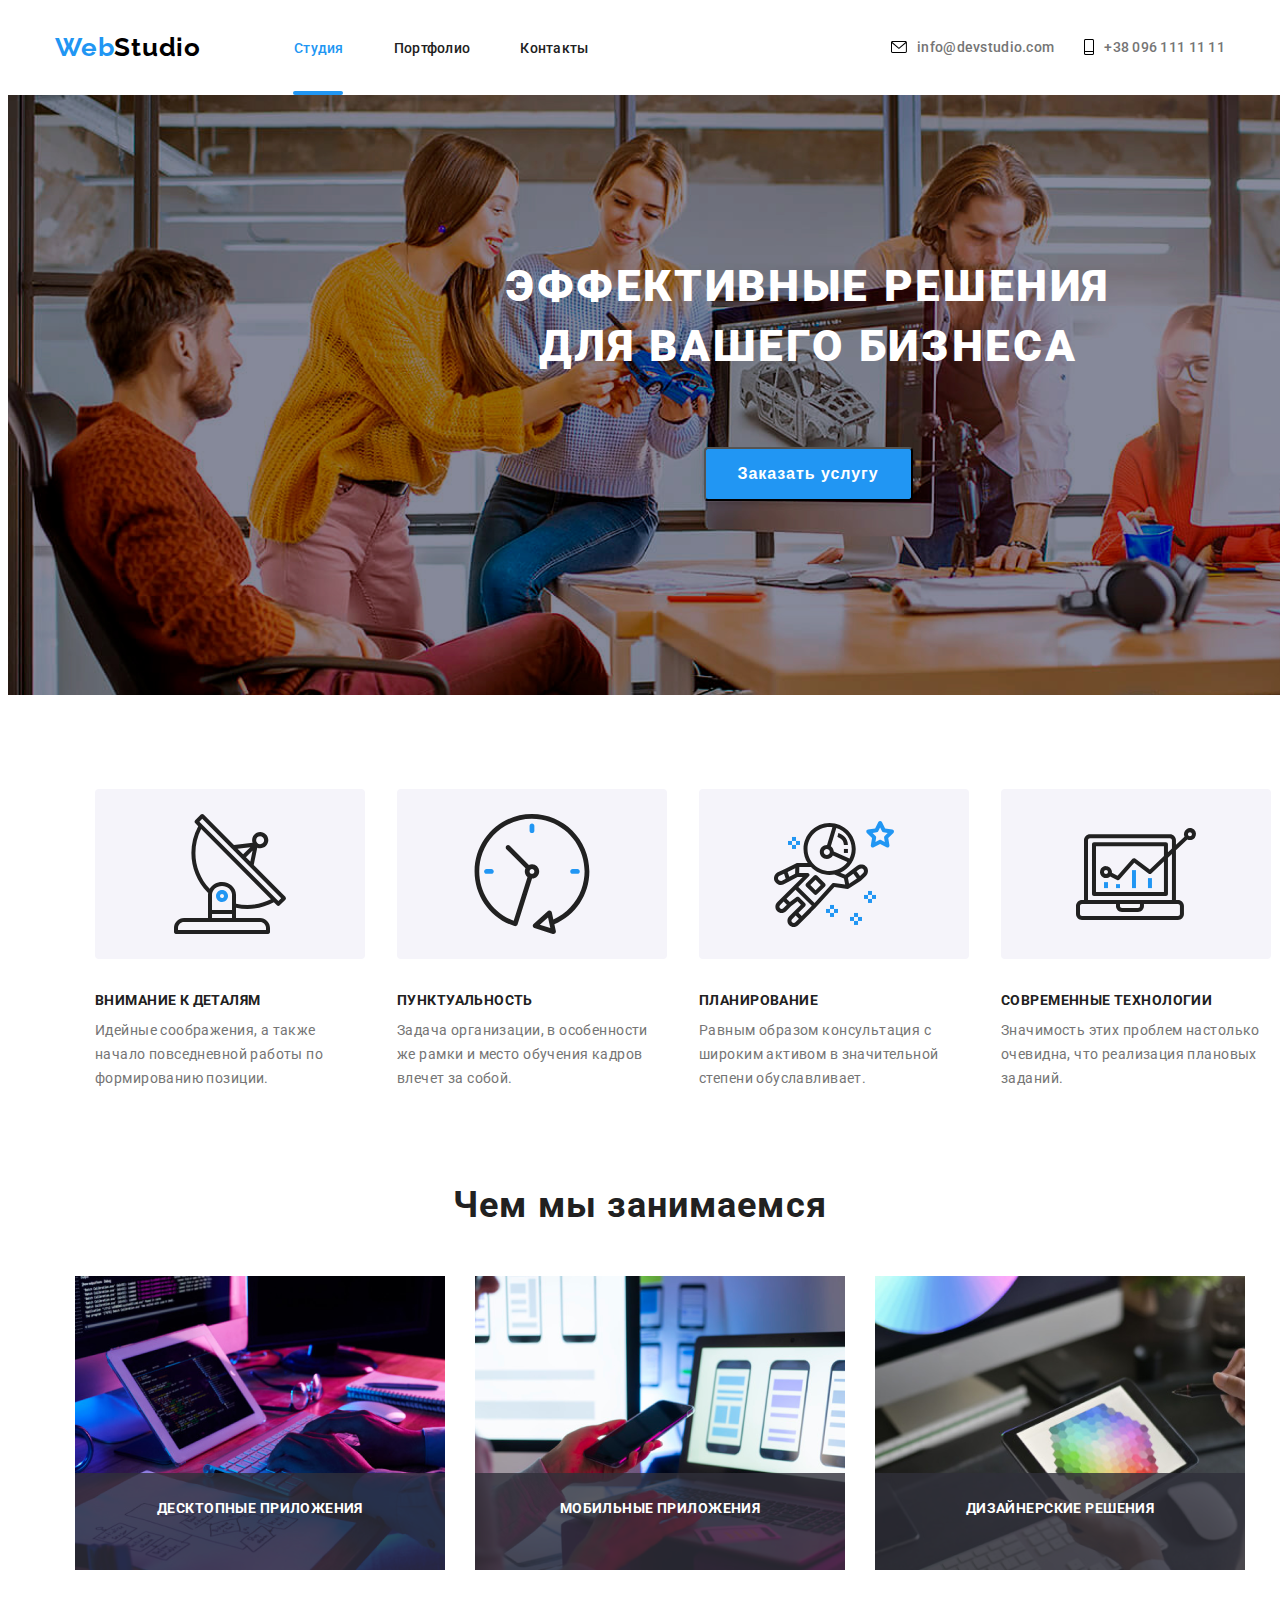
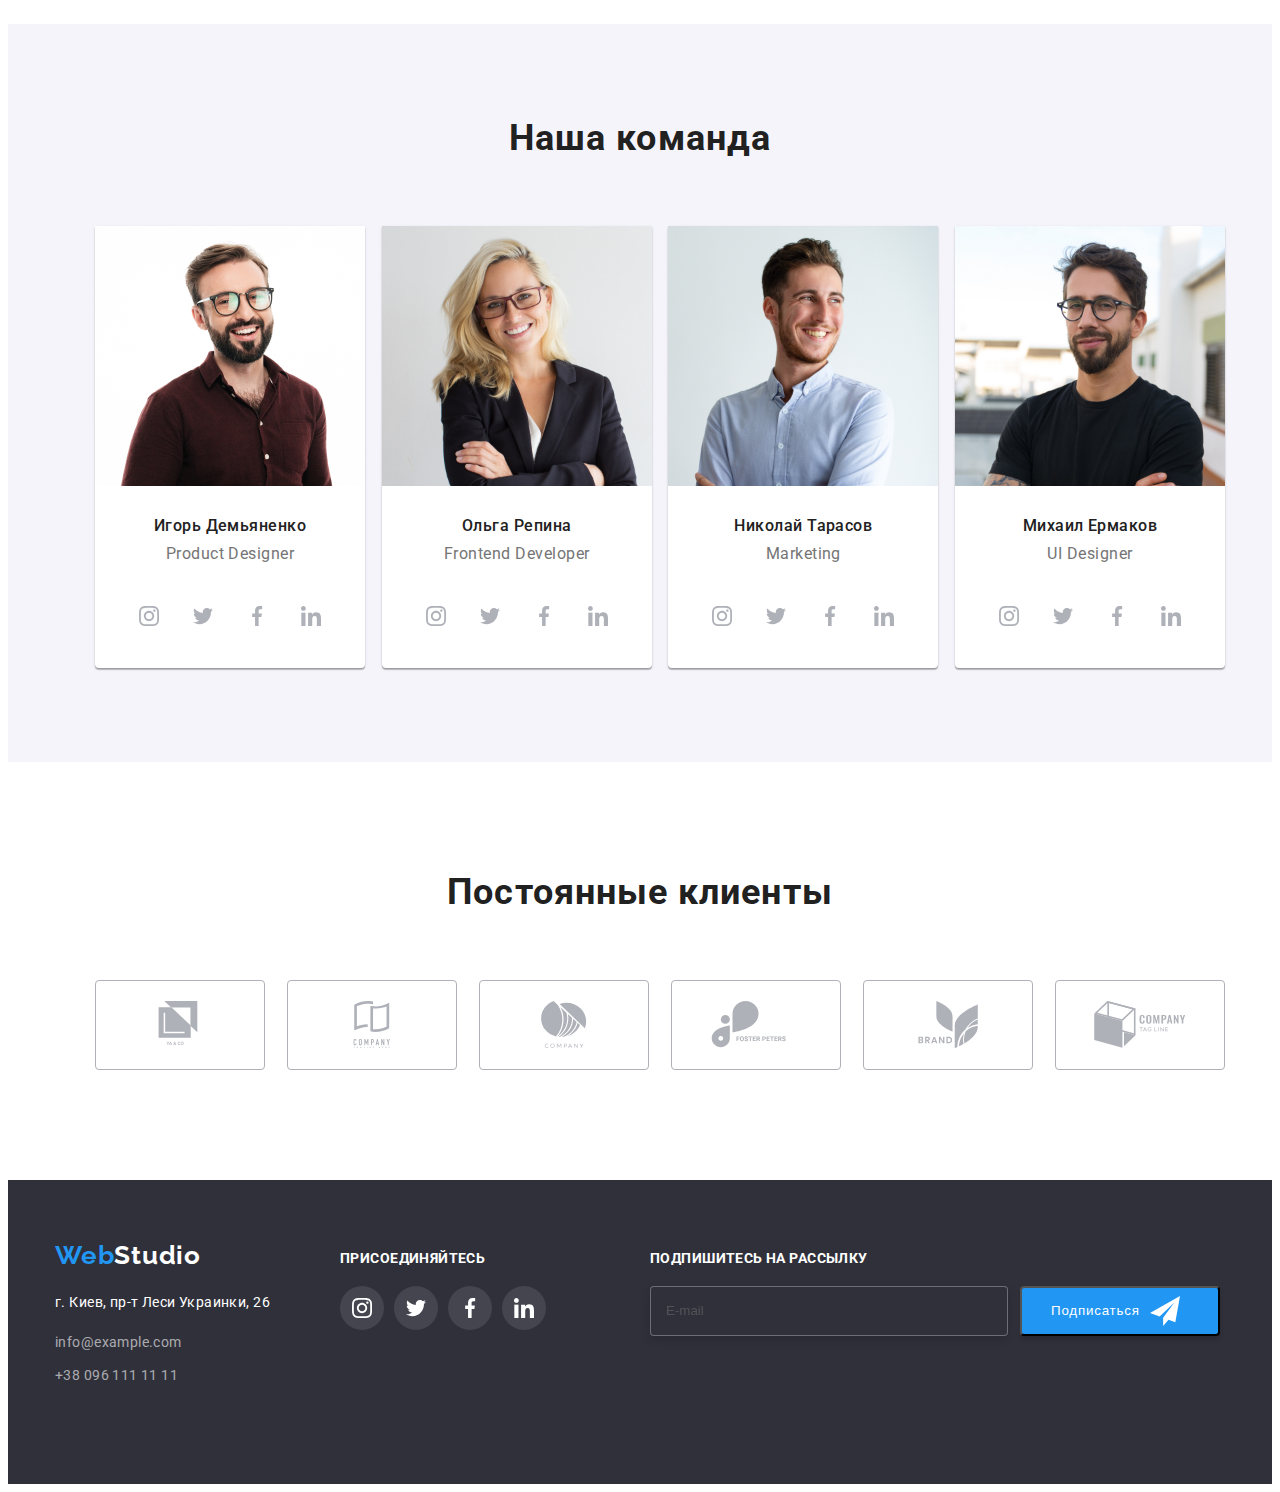
==== commit 1ca5a1e3: "iiii" ====
--- a/index.html
+++ b/index.html
@@ -422,7 +422,7 @@
             <div class="form-input-footer">                
                 <input class="footer-form-email" type="text" placeholder="E-mail">
                 <button class="footer-form-button" type="submit">Подписаться
-                    <svg class="facebook" Width="20" height="20">
+                    <svg class="airplane" Width="20" height="20">
                         <use href="./image/icon-footer-email/sprite.svg#icon-icon-send-2"></use>
                     </svg> 
                 </button>
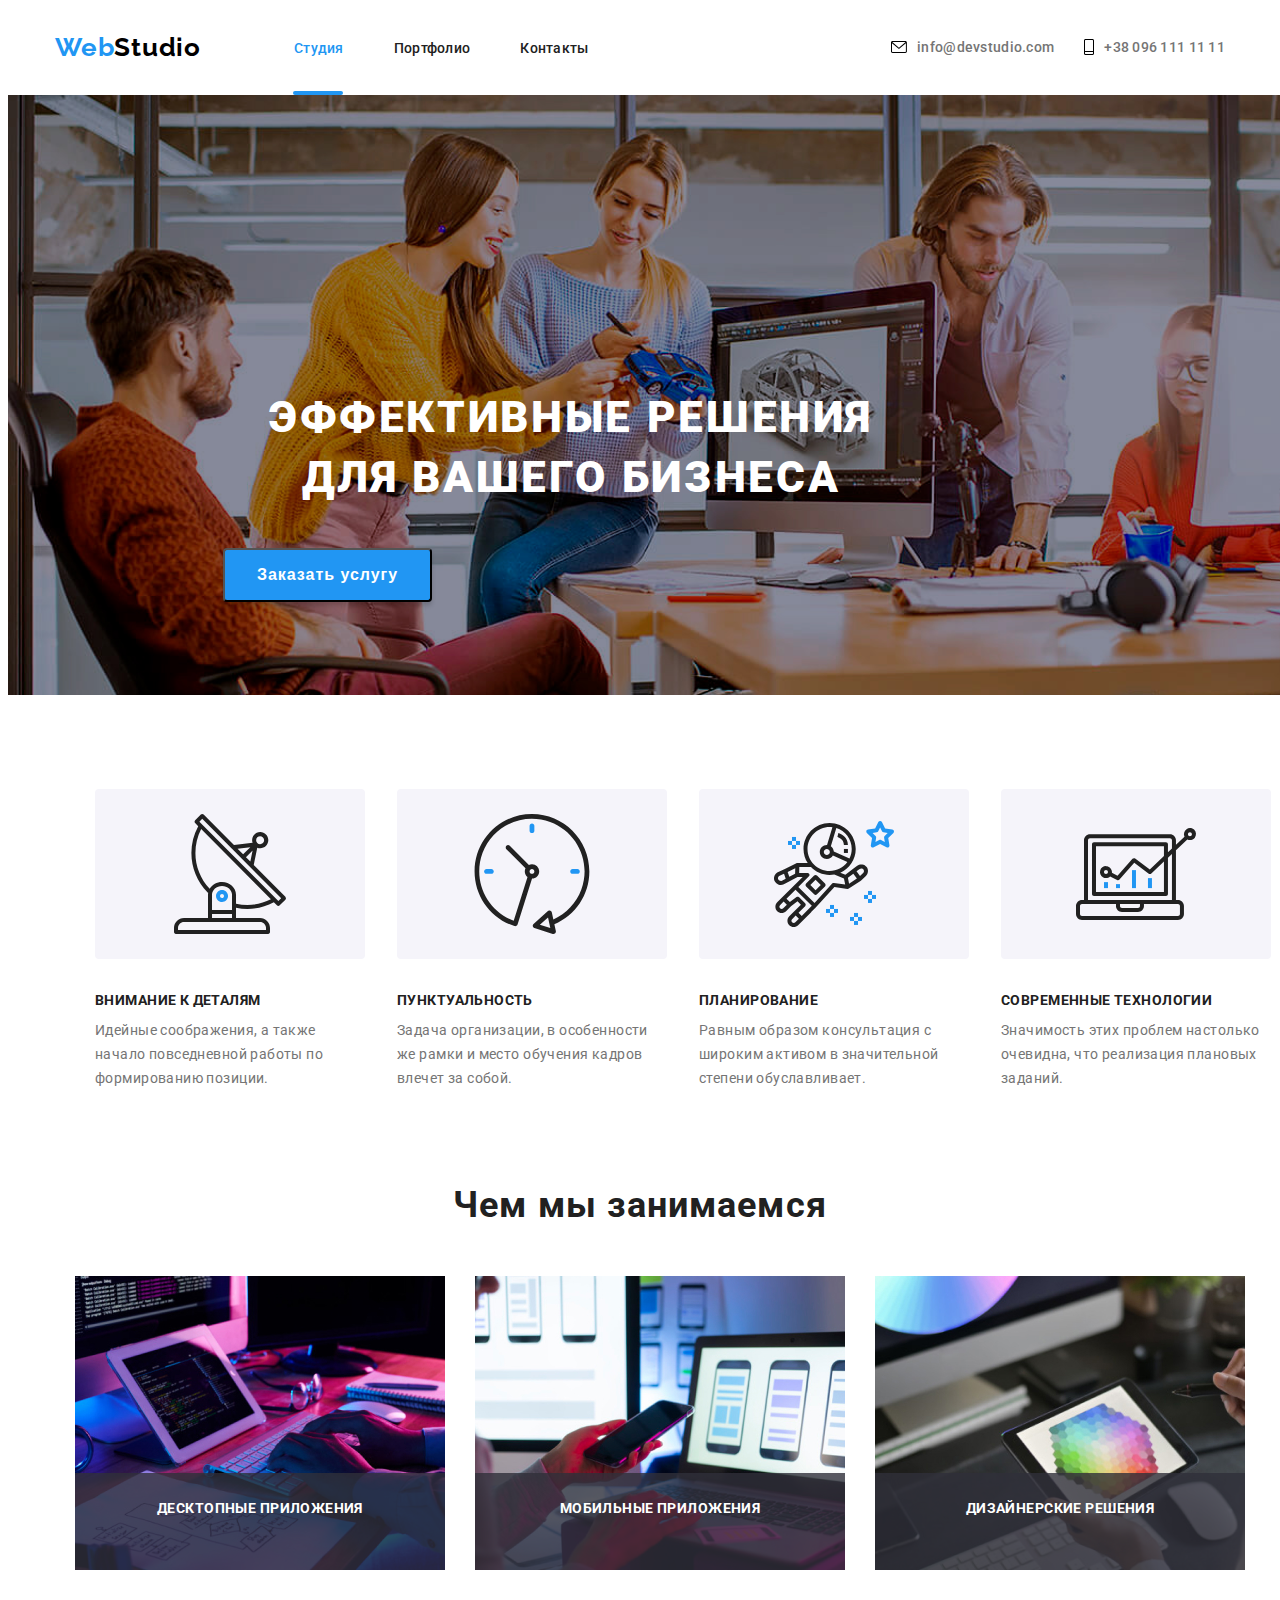
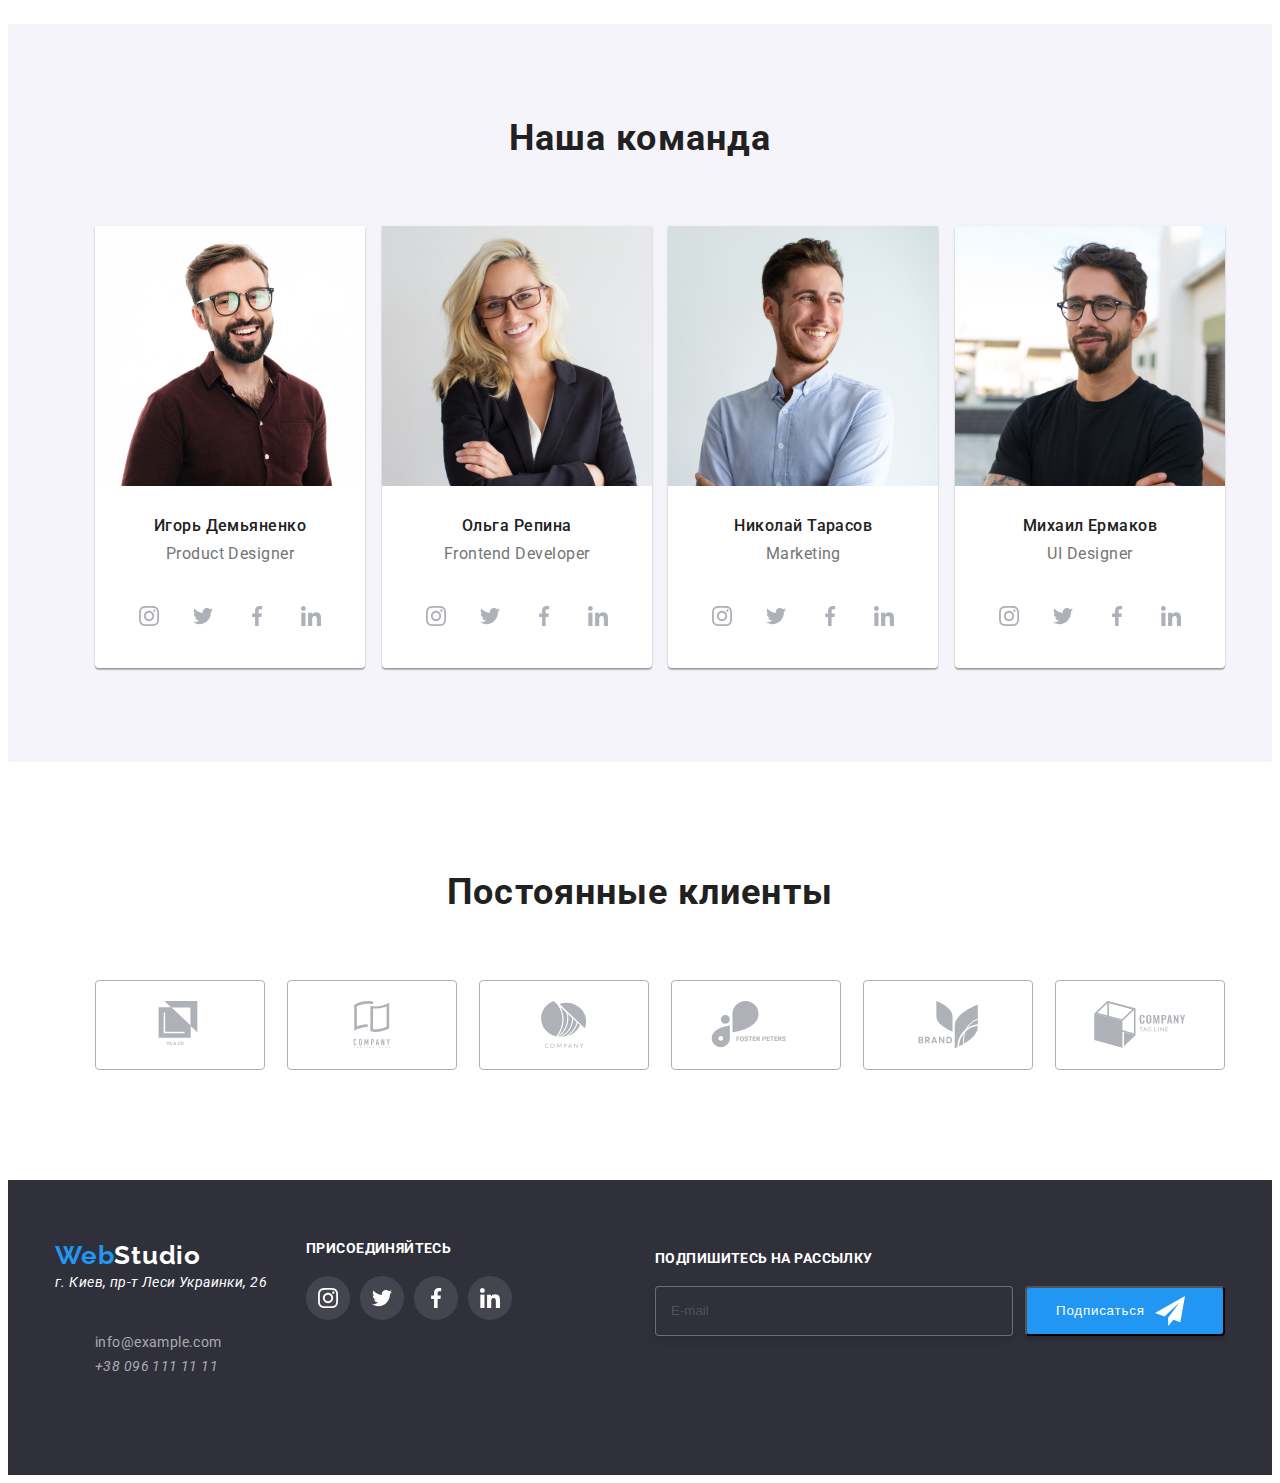
==== commit 914c5446: "Update index.html" ====
--- a/index.html
+++ b/index.html
@@ -19,11 +19,7 @@
         <a class="logo-link" href="#"><span class="web-logo">Web</span>Studio</a>
         <ul class="nav-list">
             <li class="nav-item">
-                <div class="plus-hidden">
-                <a class="navigation-link navigation-studio" href="#">Студия</a>
-            </div>
-            </li>
-                
+                <a class="navigation-link navigation-studio" href="#">Студия</a></li>
             <li class="nav-item">
                 <a class="navigation-link" href="./portfolio.html">Портфолио</a></li>
             <li class="nav-item">
@@ -48,22 +44,22 @@
 <main>
     <!--SECTION 1-->
 <section class="sect">
-    <div class="bord-padding">
+    <div class="bord-padding container">
     <h1 class="top-title">Эффективные решения для вашего бизнеса</h1>
 
-    <div class="wid">
     <button class="btn" type="button" data-modal-open>Заказать услугу</button>
-    </div>
+
     </div>
 </section>
     <!--SECTION 2-->
-<section class="container">
+<section class="section-two">
+    <div class="container">
     <ul class="features-title">
 
 
         <li class="features" class="margin">
             <div class="icon-section2">
-                <svg class="icon-section" Width="65.32" height="70">
+                <svg class="icon-section" Width="70" height="70">
                     <use href="./image/icon-section-two/sprite.svg#icon-antenna"></use>
                 </svg>
             </div>
@@ -74,7 +70,7 @@
 
         <li class="features" class="margin">
             <div class="icon-section2">
-                <svg class="icon-section" Width="67" height="70">
+                <svg class="icon-section" Width="70" height="70">
                     <use href="./image/icon-section-two/sprite.svg#icon-clock"></use>
                 </svg>
             </div>
@@ -85,7 +81,7 @@
 
         <li class="features" class="margin">
             <div class="icon-section2">
-                <svg class="icon-section" Width="70" height="54">
+                <svg class="icon-section" Width="70" height="70">
                     <use href="./image/icon-section-two/sprite.svg#icon-astronaut"></use>
                 </svg>
             </div>
@@ -96,7 +92,7 @@
 
         <li class="features">
             <div class="icon-section2">
-                <svg class="icon-section" Width="55" height="60">
+                <svg class="icon-section" Width="70" height="70">
                     <use href="./image/icon-section-two/sprite.svg#icon-diagram"></use>
                 </svg>
             </div>
@@ -106,22 +102,21 @@
 
 
     </ul>
+</div>
 </section>
     <!--SECTION 3-->
-<section>
+<section class="view-products">
+    <div class="container">
     <h2 class="top-work">Чем мы занимаемся</h2>
     <ul class="pic">
-        <li class="img">
-            <img src="./image/box-1.png" alt="Na Computere" width="370" height="294">
-            <p class="overlay">Десктопные приложения</p>   
-        </li>
-        <li class="img"><img src="./image/box-2.png" alt="V telephone" width="370" height="294">
-        <p class="overlay">Мобильные приложения</p>
-        </li>
-        <li class="img"><img src="./image/box-3.png" alt="V Planshete" width="370" height="294">
-        <p class="overlay">Дизайнерские решения</p>
-        </li>
+        <li class="img"><img src="./image/box-1.jpg" alt="Na Computere" width="370" height="294">
+            <p class="overlay">Десктопные приложения</p> </li>
+        <li class="img"><img src="./image/box-2.jpg" alt="V telephone" width="370" height="294">
+            <p class="overlay">Мобильные приложения</p></li>
+        <li class="img"><img src="./image/box-3.jpg" alt="V Planshete" width="370" height="294">
+            <p class="overlay">Дизайнерские решения</p></li>
     </ul>
+</div>
 </section>
         <!--SECTION 4-->
 <section class="top-container">
@@ -130,7 +125,7 @@
     <ul class="our-comand">
         <li class="cover"> 
             <img src="./image/img.jpg" alt="Игорь Демьяненко" width="270" height="260">
-            <div class="sos-link">
+            <div class="pic-people">
                 <h3 class="name">Игорь Демьяненко</h3>
                 <p class="prof" lang="en">Product Designer</p>
 
@@ -172,7 +167,7 @@
         </li>
         <li class="cover">
             <img src="./image/img1.jpg" alt="Ольга Репина" width="270" height="260">
-            <div>
+            <div class="pic-people">
             <h3 class="name">Ольга Репина</h3>
             <p class="prof" lang="en">Frontend Developer</p>
             
@@ -214,7 +209,7 @@
         </li>
         <li class="cover">
             <img src="./image/img2.jpg" alt="Николай Тарасов" width="270" height="260">
-            <div>
+            <div class="pic-people">
             <h3 class="name">Николай Тарасов</h3>
             <p class="prof" lang="en">Marketing</p> 
             <ul class="social-section">
@@ -255,7 +250,7 @@
         </li>
         <li class="cover">
             <img src="./image/img3.jpg" alt="Михаил Ермаков" width="270" height="260">
-            <div>
+            <div class="pic-people">
             <h3 class="name">Михаил Ермаков</h3>
             <p class="prof" lang="en">UI Designer</p>     
             
@@ -299,61 +294,61 @@
     </div>
 </section>
 
-<section class="container">
-    <div>
+<section class=" pad-clients">
+    <div class="container">
         <h2 class="comand">Постоянные клиенты</h2>
         <ul class="clients-end">
             <li>
-                <div class="bord-clents">
-                <svg class="lo-go" Width="44" height="49">
+                <a class="bord-clents" href="#">
+                <svg class="lo-go" Width="106" height="60">
                         <use href="./image/clients/sprite.svg#icon-logo-1-1"></use>
                     </svg>                     
-                </div>
-                </a>
-            </li>
-
-            <li>
-                <div class="bord-clents">
-                <svg class="lo-go" class="lo-go-01" Width="40" height="52">
+         </a>
+                </a>
+            </li>
+
+            <li>
+                <a class="bord-clents" href="#">
+                <svg class="lo-go" class="lo-go-01" Width="106" height="60">
                         <use href="./image/clients/sprite.svg#icon-logo-2-2"></use>
                     </svg>                     
-                </div>
-                </a>
-            </li>
-
-            <li>
-                <div class="bord-clents">
-                <svg class="lo-go" class="lo-go-02" Width="41" height="42">
+                </a>
+                </a>
+            </li>
+
+            <li>
+                <a class="bord-clents" href="#">
+                <svg class="lo-go" class="lo-go-02" Width="106" height="60">
                         <use href="./image/clients/sprite.svg#icon-logo-3-3"></use>
                     </svg>                     
-                </div>
-                </a>
-            </li>
-
-            <li>
-                <div class="bord-clents">
-                <svg class="lo-go" class="lo-go-02" Width="41" height="42">
+                </a>
+                </a>
+            </li>
+
+            <li>
+                <a class="bord-clents" href="#">
+                <svg class="lo-go" class="lo-go-02" Width="106" height="60">
                         <use href="./image/clients/sprite.svg#icon-logo-4-4"></use>
                     </svg>                     
-                </div>
-                </a>
-            </li>
-
-            <li>
-                <div class="bord-clents">
-                <svg class="lo-go" class="lo-go-02" Width="41" height="42">
+                </a>
+                </a>
+            </li>
+
+            <li>
+                <a class="bord-clents" href="#">
+                <svg class="lo-go" class="lo-go-02" Width="106" height="60">
                         <use href="./image/clients/sprite.svg#icon-logo-5-5"></use>
                     </svg>                     
-                </div>
-                </a>
-            </li>
-
-            <li>
-                <div class="bord-clents">
-                <svg class="lo-go" class="lo-go-02" Width="41" height="42">
+                </a>
+                </a>
+            </li>
+
+            <li>
+                <a class="bord-clents" href="#">
+                <svg class="lo-go" class="lo-go-02" Width="106" height="60">
                         <use href="./image/clients/sprite.svg#icon-logo-6-6"></use>
                     </svg>                     
-                </div>
+                </a>
                 </a>
             </li>
         </ul>
@@ -363,23 +358,25 @@
 </main>
 <!--FOOTER-->
 <footer class="footer">
-    <div class="foter-social">
+    <div class="foter-social container">
     <div class="padding-footer">
     <a class="logo-footer" href="#"><span class="web-logo">Web</span>Studio</a>
     
 
-    <address class="pad"><a class="adress-footer" href="#">г. Киев, пр-т Леси Украинки, 26</a></address> 
-<ul class="container--">
-    <li class="pad2">
+    <address class="pad-foter-top"><a class="adress-footer" href="#">г. Киев, пр-т Леси Украинки, 26</a>
+    <ul class="redact">
+    <li class="pad">
         <a class="mail-footer" href="mailto:info@example.com">info@example.com</a>
     </li>    
     <li>
         <a class="tel-footer" href="tel:+380961111111">+38 096 111 11 11</a>
     </li>
 </ul> 
+    </address> 
+
 </div>
-<div>
-    <div class="welcom-links">
+<div class="margin-fot-social">
+    
     <p class="welcom">присоединяйтесь</p>
         <ul class="social--section">
             <li class="link-radius">
@@ -414,20 +411,20 @@
                     </a>   
                 </li>
         </ul>
-    </div>  
-            
-    </div>
+    </div>
+
     <div class="footer-form">
-            <p class="footer-form-name">Подпишитесь на рассылку</p>
-            <div class="form-input-footer">                
-                <input class="footer-form-email" type="text" placeholder="E-mail">
-                <button class="footer-form-button" type="submit">Подписаться
-                    <svg class="airplane" Width="20" height="20">
-                        <use href="./image/icon-footer-email/sprite.svg#icon-icon-send-2"></use>
-                    </svg> 
-                </button>
-            </div>
+        <p class="footer-form-name">Подпишитесь на рассылку</p>
+        <div class="form-input-footer">                
+            <input class="footer-form-email" type="text" placeholder="E-mail">
+            <button class="footer-form-button" type="submit">Подписаться
+                <svg class="airplane" Width="20" height="20">
+                    <use href="./image/icon-footer-email/sprite.svg#icon-icon-send-2"></use>
+                </svg> 
+            </button>
         </div>
+    </div>
+    
 </div>
 </footer>
 
@@ -490,4 +487,4 @@
 </div>
 <script src="./js/modal.js"></script>
 </body>
-</html>+</html>
--- a/css/style.css
+++ b/css/style.css
@@ -565,6 +565,7 @@
 position: absolute;
 right: 8px;
 top: 8px;
+outline: none;
 }
 .is-hidden {
     visibility: hidden;
@@ -674,6 +675,7 @@
 }
 .link-form-under {
     color: #188CE8;
+    text-decoration: underline;
 }
 
 .check-check {
